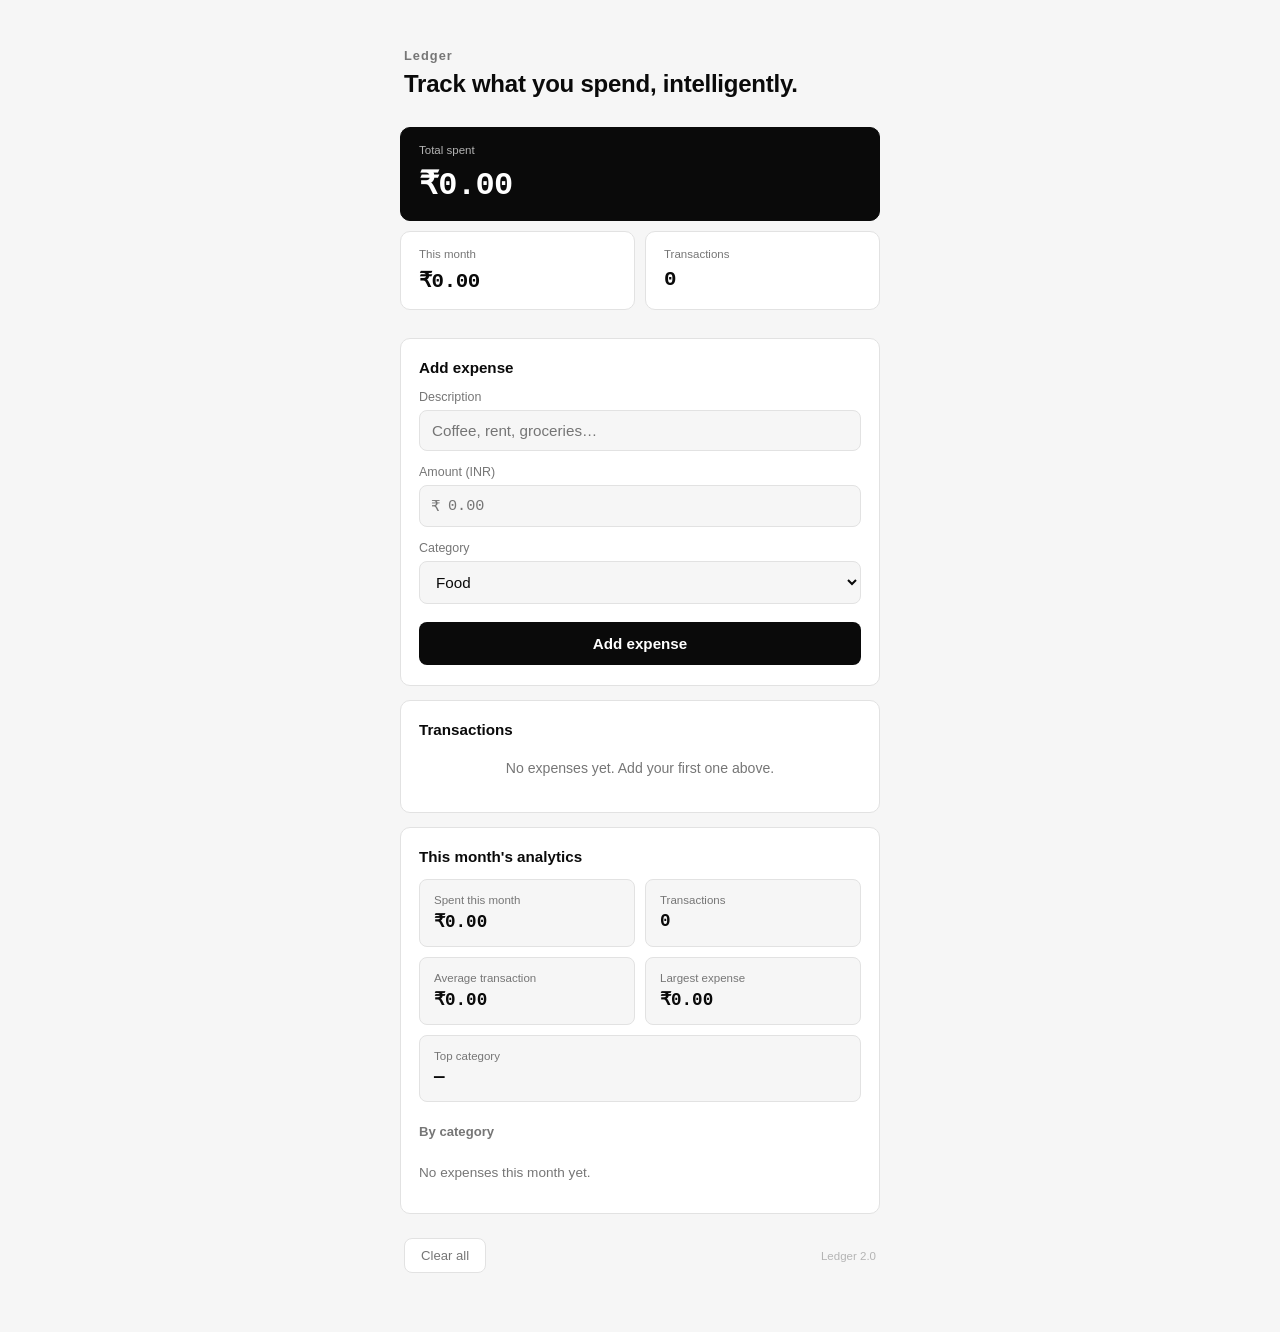
==== index.html @ 135d79fe "Fix formatting issues in index.html" ====
<!DOCTYPE html>
<html lang="en">
<head>
  <meta charset="UTF-8">
  <meta name="viewport" content="width=device-width, initial-scale=1.0">
  <title>Ledger 2.0 — Expense Tracker</title>
  <link rel="stylesheet" href="style.css">
</head>
<body>

  <div class="app">

    <header class="app-header">
      <p class="wordmark">Ledger</p>
      <h1 class="tagline">Track what you spend, intelligently.</h1>
    </header>

    <section class="dashboard" aria-live="polite">
      <div class="dash-card dash-card--primary">
        <span class="dash-label">Total spent</span>
        <span class="dash-value" id="totalValue">₹0.00</span>
      </div>
      <div class="dash-card">
        <span class="dash-label">This month</span>
        <span class="dash-value" id="dashMonthValue">₹0.00</span>
      </div>
      <div class="dash-card">
        <span class="dash-label">Transactions</span>
        <span class="dash-value" id="countValue">0</span>
      </div>
    </section>

    <section class="entry" aria-labelledby="entry-heading">
      <h2 id="entry-heading" class="section-heading">Add expense</h2>
      <form id="expenseForm" class="entry-form">
        <div class="field">
          <label for="description">Description</label>
          <input type="text" id="description" placeholder="Coffee, rent, groceries…" required>
        </div>
        <div class="field">
          <label for="amount">Amount (INR)</label>
          <div class="amount-input">
            <span class="currency-prefix" aria-hidden="true">₹</span>
            <input type="number" id="amount" placeholder="0.00" step="0.01" min="0.01" required>
          </div>
        </div>
        <div class="field">
          <label for="category">Category</label>
          <select id="category">
            <option value="Food">Food</option>
            <option value="Groceries">Groceries</option>
            <option value="Fuel">Fuel</option>
            <option value="Bills">Bills</option>
            <option value="Transport">Transport</option>
            <option value="Housing">Housing</option>
            <option value="Leisure">Leisure</option>
            <option value="Other">Other</option>
          </select>
        </div>
        <button type="submit" class="add-btn">Add expense</button>
      </form>
    </section>

    <section class="ledger" aria-labelledby="ledger-heading">
      <h2 id="ledger-heading" class="section-heading">Transactions</h2>
      <ol id="expenseList" class="expense-list"></ol>
      <p id="emptyState" class="empty-state">No expenses yet. Add your first one above.</p>
    </section>

    <section class="analytics" aria-labelledby="analytics-heading">
      <h2 id="analytics-heading" class="section-heading">This month's analytics</h2>

      <div class="stats-grid">
        <div class="stat-block">
          <span class="stat-label">Spent this month</span>
          <span class="stat-value" id="monthTotal">₹0.00</span>
        </div>
        <div class="stat-block">
          <span class="stat-label">Transactions</span>
          <span class="stat-value" id="monthCount">0</span>
        </div>
        <div class="stat-block">
          <span class="stat-label">Average transaction</span>
          <span class="stat-value" id="monthAverage">₹0.00</span>
        </div>
        <div class="stat-block">
          <span class="stat-label">Largest expense</span>
          <span class="stat-value" id="monthLargest">₹0.00</span>
        </div>
        <div class="stat-block stat-block--wide">
          <span class="stat-label">Top category</span>
          <span class="stat-value" id="monthTopCategory">—</span>
        </div>
      </div>

      <h3 class="breakdown-title">By category</h3>
      <div id="categoryChart" class="category-chart"></div>
    </section>

    <footer class="app-footer">
      <button id="clearBtn" class="clear-btn" type="button">Clear all</button>
      <span class="version-tag">Ledger 2.0</span>
    </footer>

  </div>

  <script src="script.js"></script>
</body>
</html>
---- style.css ----
:root {
  --black: #0a0a0a;
  --white: #ffffff;
  --grey-900: #171717;
  --grey-700: #3a3a3a;
  --grey-500: #767676;
  --grey-300: #b4b4b4;
  --grey-150: #e2e2e2;
  --grey-100: #ececec;
  --grey-050: #f6f6f6;

  --sans: -apple-system, BlinkMacSystemFont, 'Segoe UI', Roboto, Helvetica, Arial, sans-serif;
  --mono: 'SF Mono', 'JetBrains Mono', 'IBM Plex Mono', Menlo, Consolas, monospace;

  --radius: 10px;
}

* {
  box-sizing: border-box;
}

body {
  margin: 0;
  min-height: 100vh;
  background: var(--grey-050);
  color: var(--black);
  font-family: var(--sans);
  -webkit-font-smoothing: antialiased;
  display: flex;
  justify-content: center;
  padding: 40px 16px 64px;
}

.app {
  width: 100%;
  max-width: 480px;
}

/* Header */

.app-header {
  padding: 8px 4px 28px;
}

.wordmark {
  margin: 0 0 6px;
  font-size: 0.8rem;
  font-weight: 600;
  letter-spacing: 0.08em;
  color: var(--grey-500);
}

.tagline {
  margin: 0;
  font-size: 1.5rem;
  font-weight: 600;
  letter-spacing: -0.01em;
  line-height: 1.25;
  color: var(--black);
}

/* Dashboard */

.dashboard {
  display: grid;
  grid-template-columns: 1fr 1fr;
  gap: 10px;
  margin-bottom: 28px;
}

.dash-card {
  grid-column: span 1;
  background: var(--white);
  border: 1px solid var(--grey-150);
  border-radius: var(--radius);
  padding: 16px 18px;
  display: flex;
  flex-direction: column;
  gap: 8px;
}

.dash-card--primary {
  grid-column: 1 / -1;
  background: var(--black);
  border-color: var(--black);
}

.dash-card--primary .dash-label {
  color: var(--grey-300);
}

.dash-card--primary .dash-value {
  color: var(--white);
  font-size: 2rem;
}

.dash-label {
  font-size: 0.72rem;
  color: var(--grey-500);
}

.dash-value {
  font-family: var(--mono);
  font-variant-numeric: tabular-nums;
  font-size: 1.3rem;
  font-weight: 600;
  letter-spacing: -0.02em;
}

/* Section headings, shared */

.section-heading {
  margin: 0 0 14px;
  font-size: 0.95rem;
  font-weight: 600;
  color: var(--black);
}

.entry,
.ledger,
.analytics {
  background: var(--white);
  border: 1px solid var(--grey-150);
  border-radius: var(--radius);
  padding: 20px 18px;
  margin-bottom: 14px;
}

/* Entry form */

.entry-form {
  display: flex;
  flex-direction: column;
  gap: 14px;
}

.field {
  display: flex;
  flex-direction: column;
  gap: 6px;
}

label {
  font-size: 0.78rem;
  color: var(--grey-500);
}

input,
select {
  font-family: var(--sans);
  font-size: 0.95rem;
  padding: 11px 12px;
  border: 1px solid var(--grey-150);
  border-radius: 8px;
  background: var(--grey-050);
  color: var(--black);
  width: 100%;
}

.amount-input {
  position: relative;
  display: flex;
  align-items: center;
}

.currency-prefix {
  position: absolute;
  left: 12px;
  color: var(--grey-500);
  font-family: var(--mono);
  font-size: 0.95rem;
  pointer-events: none;
}

.amount-input input {
  padding-left: 28px;
  font-family: var(--mono);
  font-variant-numeric: tabular-nums;
}

input:focus,
select:focus,
button:focus-visible {
  outline: none;
  border-color: var(--black);
  background: var(--white);
}

.add-btn {
  margin-top: 4px;
  padding: 13px;
  border: none;
  border-radius: 8px;
  background: var(--black);
  color: var(--white);
  font-family: var(--sans);
  font-size: 0.95rem;
  font-weight: 600;
  cursor: pointer;
  transition: opacity 0.15s ease;
}

.add-btn:hover {
  opacity: 0.85;
}

.add-btn:active {
  opacity: 0.7;
}

/* Transaction list */

.expense-list {
  list-style: none;
  margin: 0;
  padding: 0;
}

.expense-row {
  display: flex;
  align-items: center;
  justify-content: space-between;
  gap: 12px;
  padding: 13px 0;
  border-bottom: 1px solid var(--grey-100);
}

.expense-row:last-child {
  border-bottom: none;
}

.expense-info {
  display: flex;
  flex-direction: column;
  gap: 3px;
  min-width: 0;
}

.expense-desc {
  font-size: 0.95rem;
  font-weight: 500;
  color: var(--black);
  overflow-wrap: break-word;
}

.expense-meta {
  font-size: 0.75rem;
  color: var(--grey-500);
  display: flex;
  gap: 6px;
  align-items: center;
}

.expense-meta .dot {
  color: var(--grey-300);
}

.expense-side {
  display: flex;
  align-items: center;
  gap: 10px;
  flex-shrink: 0;
}

.expense-amount {
  font-family: var(--mono);
  font-variant-numeric: tabular-nums;
  font-size: 0.95rem;
  font-weight: 600;
  color: var(--black);
}

.remove-btn {
  border: 1px solid var(--grey-150);
  background: var(--white);
  color: var(--grey-500);
  font-size: 0.9rem;
  width: 28px;
  height: 28px;
  border-radius: 50%;
  cursor: pointer;
  line-height: 1;
  display: flex;
  align-items: center;
  justify-content: center;
  transition: border-color 0.15s ease, color 0.15s ease;
}

.remove-btn:hover {
  border-color: var(--black);
  color: var(--black);
}

.empty-state {
  color: var(--grey-500);
  font-size: 0.88rem;
  padding: 8px 0 2px;
  text-align: center;
}

/* Analytics */

.stats-grid {
  display: grid;
  grid-template-columns: 1fr 1fr;
  gap: 10px;
  margin-bottom: 22px;
}

.stat-block {
  display: flex;
  flex-direction: column;
  gap: 5px;
  padding: 14px 14px;
  background: var(--grey-050);
  border: 1px solid var(--grey-150);
  border-radius: 8px;
}

.stat-block--wide {
  grid-column: 1 / -1;
}

.stat-label {
  font-size: 0.72rem;
  color: var(--grey-500);
}

.stat-value {
  font-family: var(--mono);
  font-variant-numeric: tabular-nums;
  font-size: 1.1rem;
  font-weight: 600;
  color: var(--black);
}

.breakdown-title {
  margin: 0 0 12px;
  font-size: 0.82rem;
  font-weight: 600;
  color: var(--grey-500);
}

.category-chart {
  display: flex;
  flex-direction: column;
  gap: 12px;
}

.category-row {
  display: grid;
  grid-template-columns: 84px 1fr 68px;
  align-items: center;
  gap: 10px;
  font-size: 0.85rem;
}

.category-name {
  color: var(--black);
  font-weight: 500;
  overflow: hidden;
  text-overflow: ellipsis;
  white-space: nowrap;
}

.category-bar-track {
  height: 8px;
  background: var(--grey-100);
  border-radius: 4px;
  overflow: hidden;
}

.category-bar-fill {
  height: 100%;
  background: var(--black);
  border-radius: 4px;
}

.category-amount {
  font-family: var(--mono);
  font-variant-numeric: tabular-nums;
  text-align: right;
  color: var(--grey-700);
}

.chart-empty {
  color: var(--grey-500);
  font-size: 0.85rem;
}

/* Footer */

.app-footer {
  display: flex;
  align-items: center;
  justify-content: space-between;
  padding: 10px 4px 0;
}

.clear-btn {
  border: 1px solid var(--grey-150);
  background: var(--white);
  color: var(--grey-500);
  font-family: var(--sans);
  font-size: 0.82rem;
  padding: 9px 16px;
  border-radius: 8px;
  cursor: pointer;
  transition: border-color 0.15s ease, color 0.15s ease;
}

.clear-btn:hover {
  border-color: var(--black);
  color: var(--black);
}

.version-tag {
  font-size: 0.72rem;
  color: var(--grey-300);
}

/* Responsive */

@media (max-width: 420px) {
  body {
    padding: 24px 12px 48px;
  }
  .stats-grid {
    grid-template-columns: 1fr 1fr;
  }
  .category-row {
    grid-template-columns: 68px 1fr 60px;
  }
  .dash-card--primary .dash-value {
    font-size: 1.7rem;
  }
}
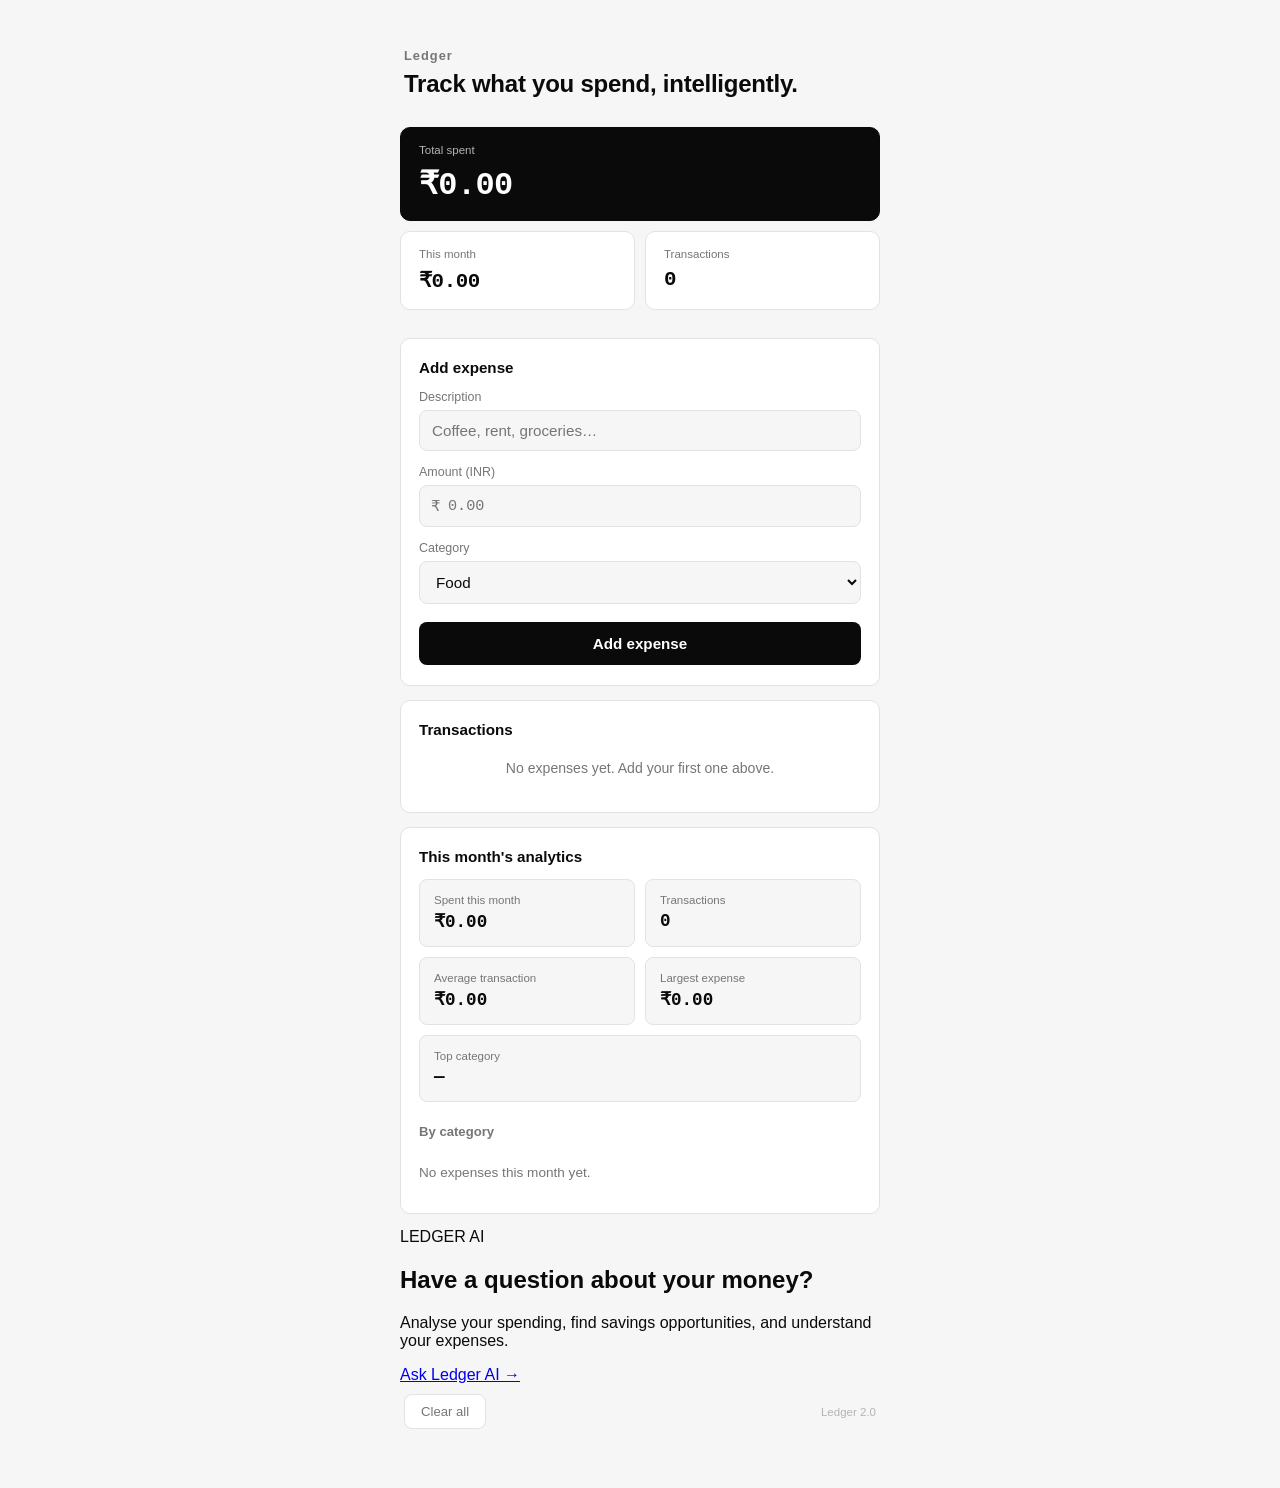
==== commit 1084a22d: "Update index.html" ====
--- a/index.html
+++ b/index.html
@@ -96,7 +96,24 @@
       <h3 class="breakdown-title">By category</h3>
       <div id="categoryChart" class="category-chart"></div>
     </section>
+    <section class="ai-card" aria-labelledby="ai-heading">
 
+  <div class="ai-card-content">
+    <span class="ai-card-label">LEDGER AI</span>
+
+    <h2 id="ai-heading">Have a question about your money?</h2>
+
+    <p>
+      Analyse your spending, find savings opportunities,
+      and understand your expenses.
+    </p>
+  </div>
+
+  <a href="ai.html" class="ai-card-btn">
+    Ask Ledger AI →
+  </a>
+
+    </section>
     <footer class="app-footer">
       <button id="clearBtn" class="clear-btn" type="button">Clear all</button>
       <span class="version-tag">Ledger 2.0</span>
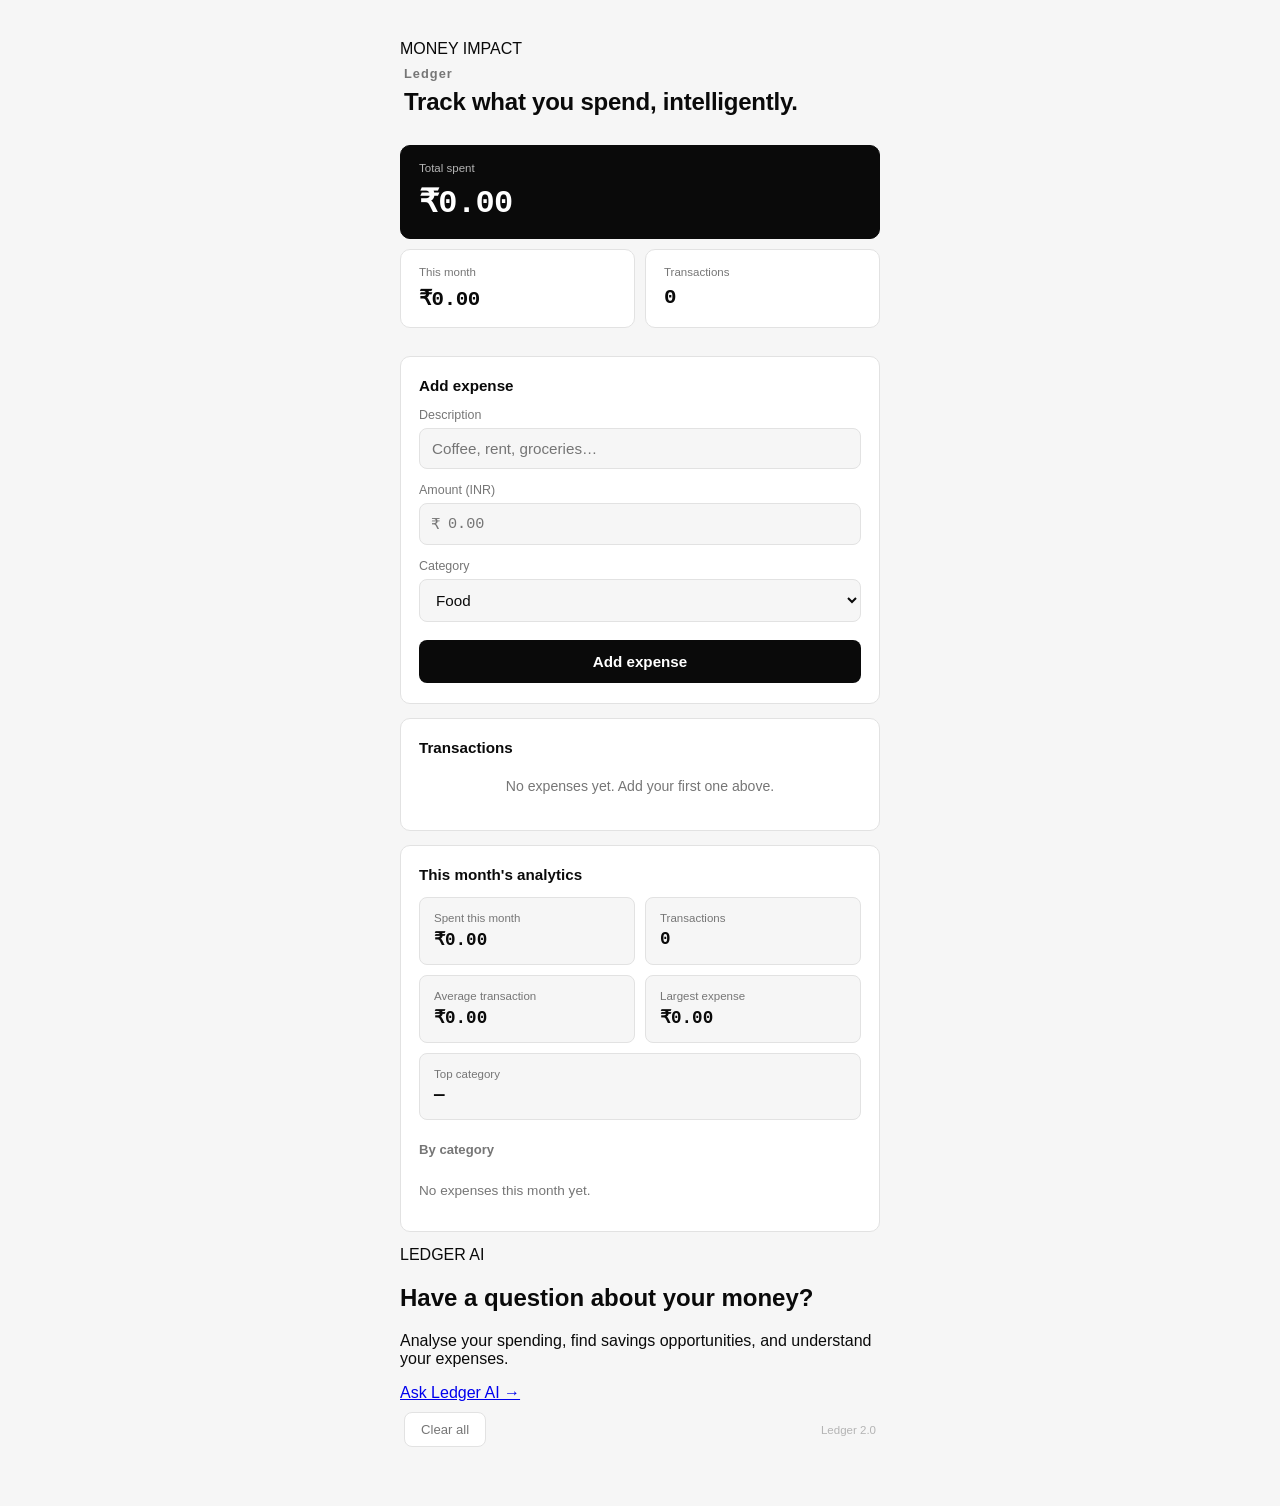
==== commit ae74be8c: "Add Money Impact notification to index.html" ====
--- a/index.html
+++ b/index.html
@@ -9,7 +9,12 @@
 <body>
 
   <div class="app">
-
+  <!-- Money Impact notification -->
+<div id="moneyImpact" class="money-impact" aria-live="polite">
+  <span class="money-impact-label">MONEY IMPACT</span>
+  <strong id="moneyImpactTitle"></strong>
+  <span id="moneyImpactText"></span>
+</div>
     <header class="app-header">
       <p class="wordmark">Ledger</p>
       <h1 class="tagline">Track what you spend, intelligently.</h1>
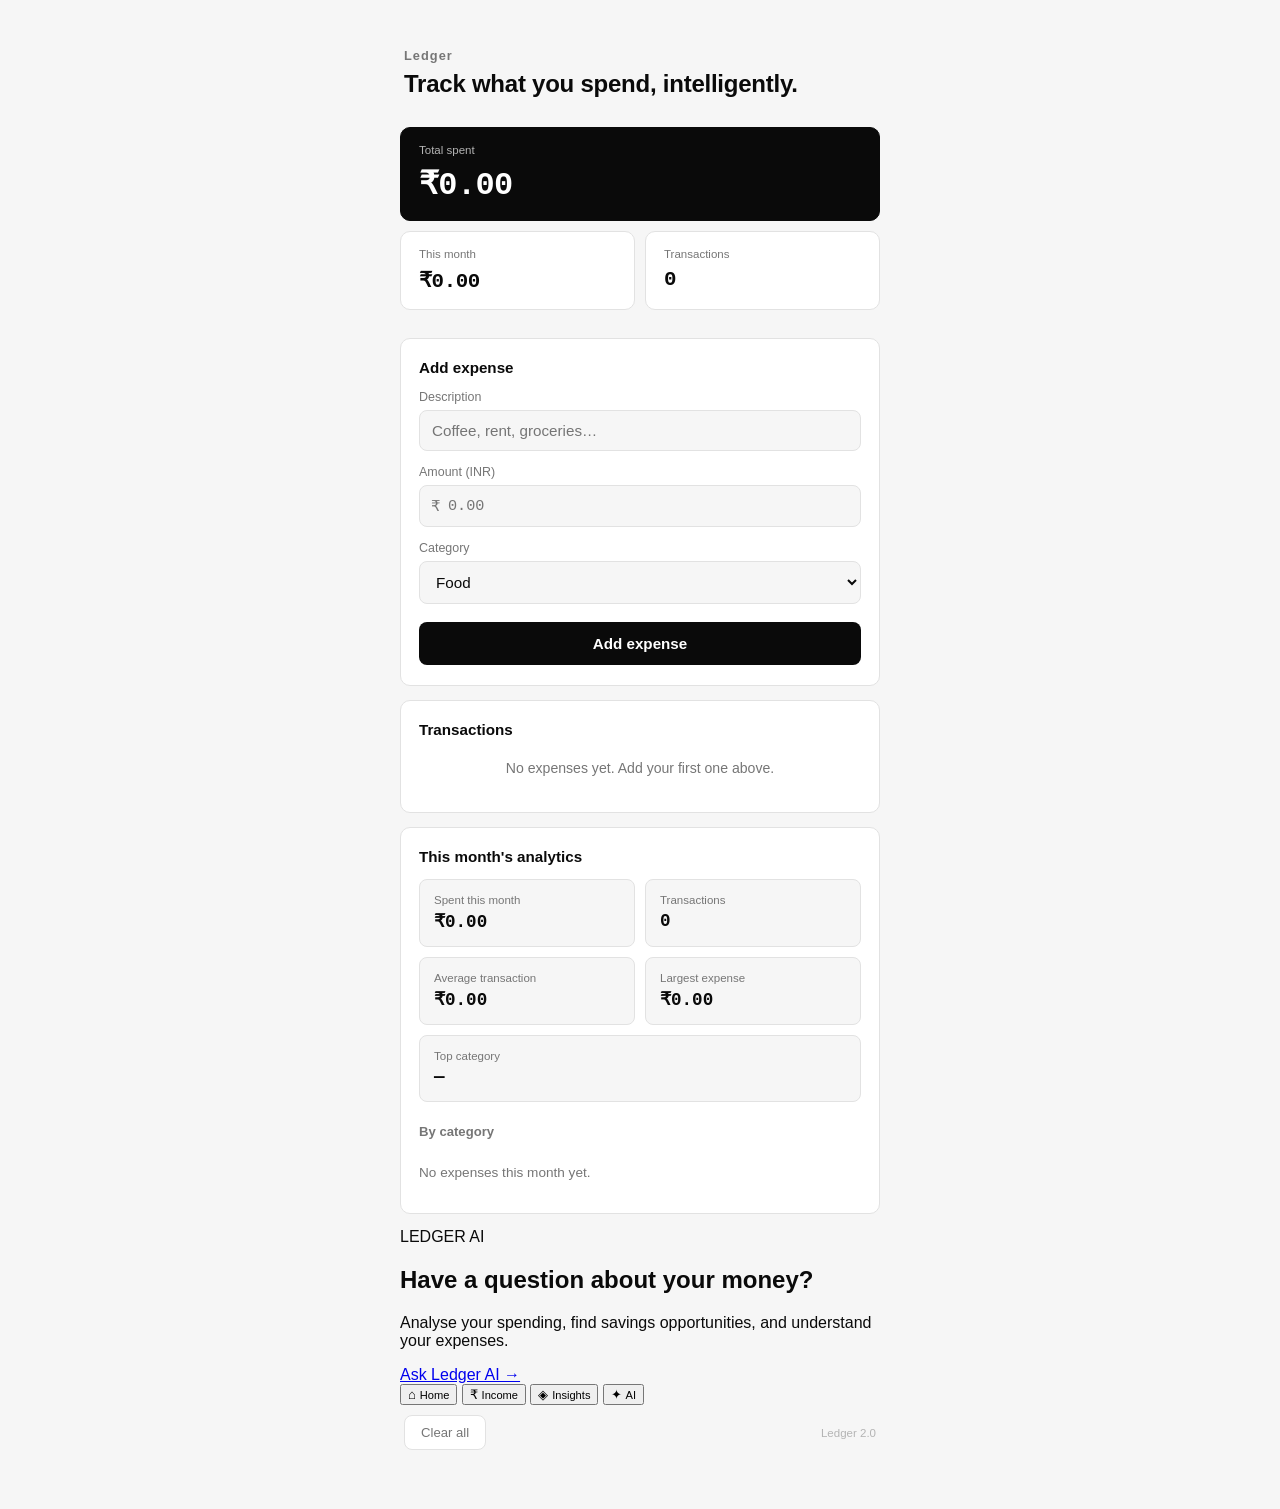
==== commit f004ebd3: "Update index.html" ====
--- a/index.html
+++ b/index.html
@@ -119,6 +119,110 @@
   </a>
 
     </section>
+    <section id="incomePage" class="page-section" hidden>
+      <div class="money-analysis" id="moneyAnalysis">
+
+  <span class="analysis-label">LEDGER INTELLIGENCE</span>
+
+  <h3>Income vs Spending</h3>
+
+  <div class="analysis-numbers">
+    <div>
+      <small>Income</small>
+      <strong id="analysisIncome">₹0</strong>
+    </div>
+
+    <div>
+      <small>Expenses</small>
+      <strong id="analysisExpense">₹0</strong>
+    </div>
+
+    <div>
+      <small>Available</small>
+      <strong id="analysisAvailable">₹0</strong>
+    </div>
+  </div>
+
+  <div class="analysis-result" id="analysisResult">
+    Add your income and expenses to see your financial position.
+  </div>
+
+      </div>
+
+  <header class="page-header">
+    <span class="page-label">LEDGER INCOME</span>
+    <h2>Track what comes in.</h2>
+    <p>Keep your income organized and see what you have available.</p>
+  </header>
+
+  <div class="income-total-card">
+    <span>Total income</span>
+    <strong id="incomeTotal">₹0.00</strong>
+  </div>
+
+  <form id="incomeForm" class="income-form">
+
+    <div class="field">
+      <label for="incomeSource">Income source</label>
+      <input
+        type="text"
+        id="incomeSource"
+        placeholder="Salary, freelance, business…"
+        required
+      >
+    </div>
+
+    <div class="field">
+      <label for="incomeAmount">Amount (INR)</label>
+      <div class="amount-input">
+        <span class="currency-prefix">₹</span>
+        <input
+          type="number"
+          id="incomeAmount"
+          placeholder="0.00"
+          step="0.01"
+          min="0.01"
+          required
+        >
+      </div>
+    </div>
+
+    <button type="submit" class="add-btn">
+      Add income
+    </button>
+
+  </form>
+
+  <div class="income-list-section">
+    <h3 class="breakdown-title">Income sources</h3>
+    <div id="incomeList" class="income-list"></div>
+  </div>
+
+    </section>
+    <nav class="bottom-nav" aria-label="Main navigation">
+
+  <button class="nav-btn active" data-page="home">
+    <span>⌂</span>
+    <small>Home</small>
+  </button>
+
+  <button class="nav-btn" data-page="income">
+    <span>₹</span>
+    <small>Income</small>
+  </button>
+
+  <button class="nav-btn" data-page="insights">
+    <span>◈</span>
+    <small>Insights</small>
+  </button>
+
+  <button class="nav-btn" data-page="ai">
+    <span>✦</span>
+    <small>AI</small>
+  </button>
+
+      </nav>
+      
     <footer class="app-footer">
       <button id="clearBtn" class="clear-btn" type="button">Clear all</button>
       <span class="version-tag">Ledger 2.0</span>
@@ -129,5 +233,6 @@
   <script src="script.js"></script>
 </body>
 </html>
+      
 
         
--- a/style.css
+++ b/style.css
@@ -435,3 +435,66 @@
     font-size: 1.7rem;
   }
 }
+/* ==========================================
+   MONEY IMPACT
+   ========================================== */
+
+.money-impact {
+  position: fixed;
+
+  left: 50%;
+  bottom: 24px;
+
+  width: calc(100% - 32px);
+  max-width: 440px;
+
+  padding: 15px 16px;
+
+  background: var(--black);
+  color: var(--white);
+
+  border-radius: 10px;
+
+  box-shadow: 0 12px 30px rgba(0, 0, 0, 0.18);
+
+  display: flex;
+  flex-direction: column;
+  gap: 3px;
+
+  z-index: 1000;
+
+  opacity: 0;
+  transform: translate(-50%, 20px);
+
+  pointer-events: none;
+
+  transition:
+    opacity 0.25s ease,
+    transform 0.25s ease;
+}
+
+.money-impact.show {
+  opacity: 1;
+  transform: translate(-50%, 0);
+}
+
+.money-impact-label {
+  font-size: 0.62rem;
+  font-weight: 600;
+
+  letter-spacing: 0.1em;
+
+  color: var(--grey-300);
+}
+
+.money-impact strong {
+  font-size: 0.92rem;
+  font-weight: 600;
+}
+
+.money-impact > span:last-child {
+  font-size: 0.76rem;
+  line-height: 1.4;
+
+  color: var(--grey-300);
+}
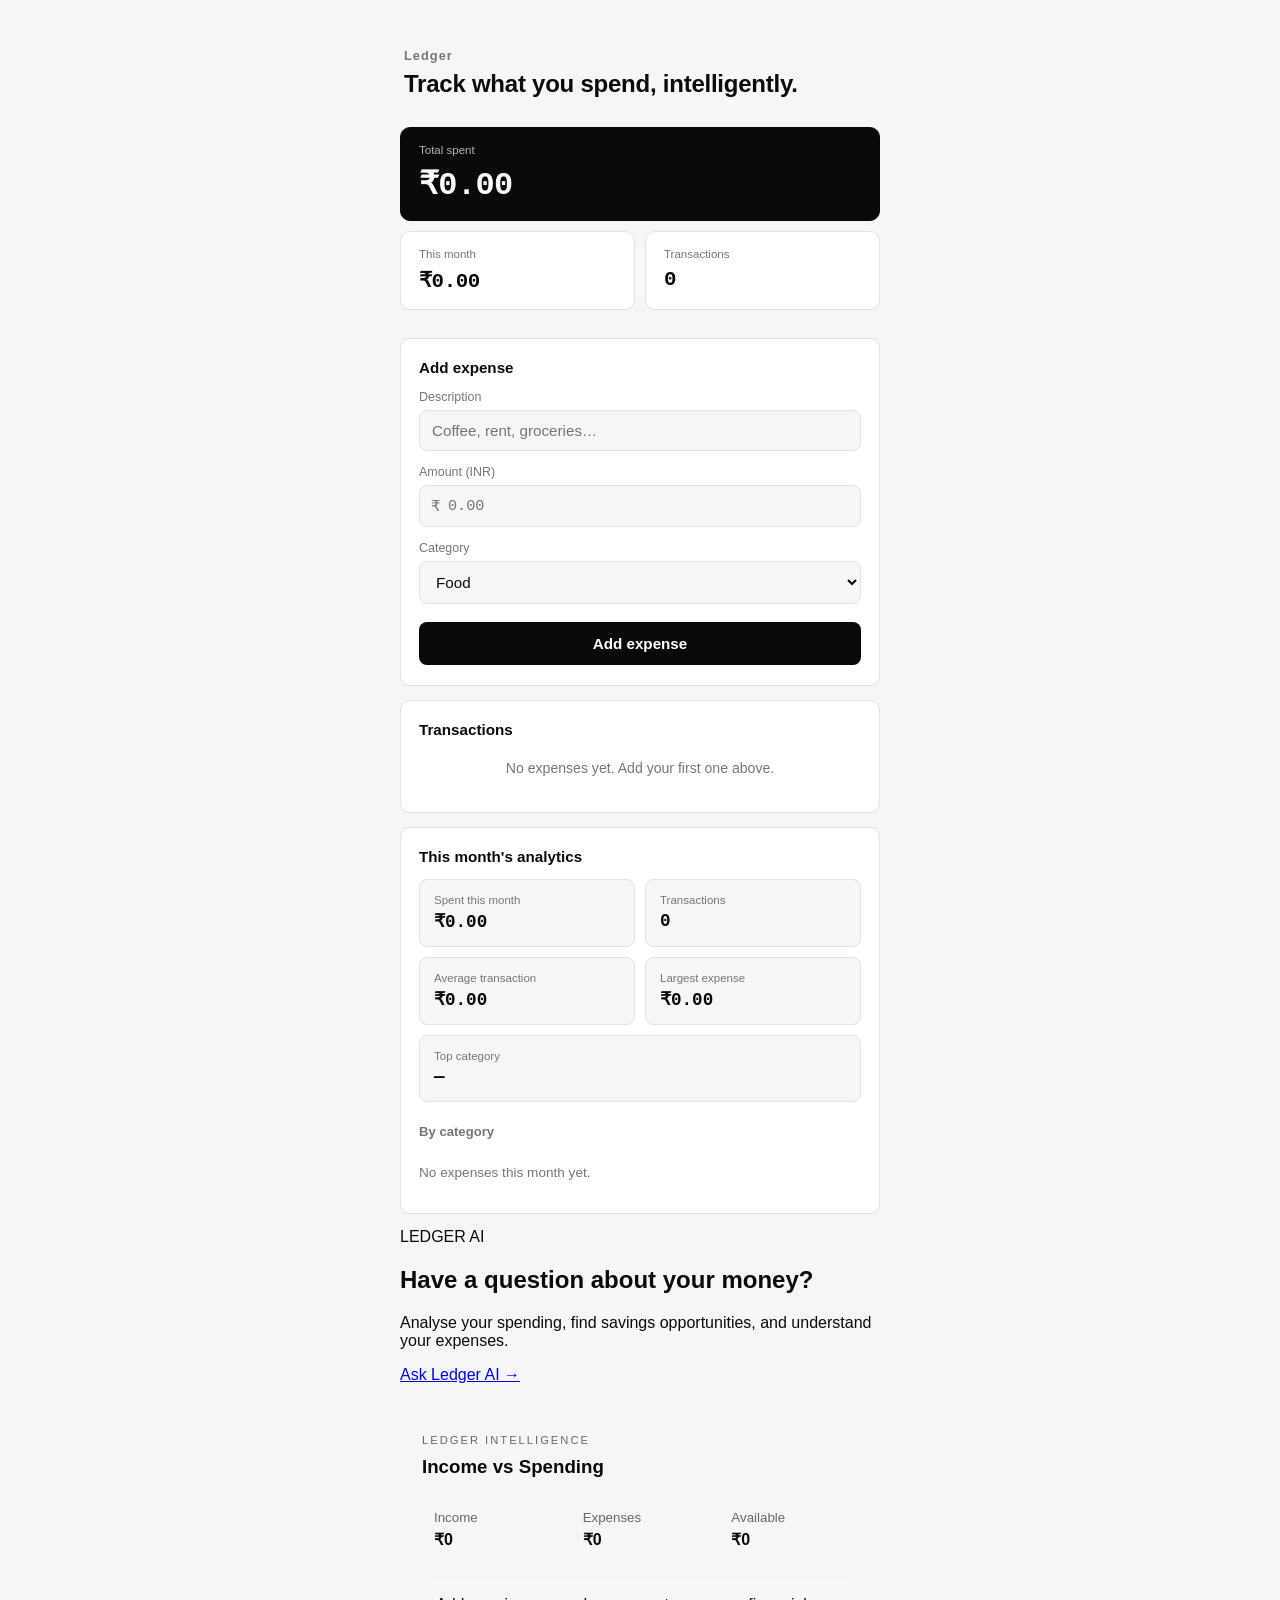
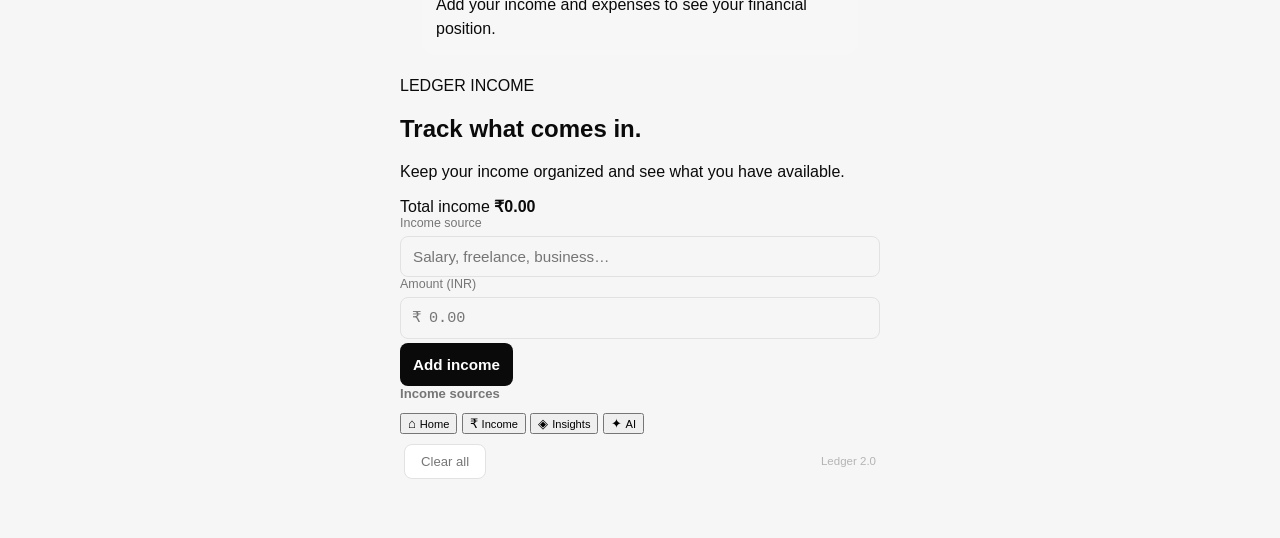
==== commit 2d517242: "Remove hidden attribute from incomePage section" ====
--- a/index.html
+++ b/index.html
@@ -20,7 +20,7 @@
       <h1 class="tagline">Track what you spend, intelligently.</h1>
     </header>
 
-    <section class="dashboard" aria-live="polite">
+    <section id="homepage"class="dashboard" aria-live="polite">
       <div class="dash-card dash-card--primary">
         <span class="dash-label">Total spent</span>
         <span class="dash-value" id="totalValue">₹0.00</span>
@@ -119,7 +119,7 @@
   </a>
 
     </section>
-    <section id="incomePage" class="page-section" hidden>
+    <section id="incomePage" class="page-section">
       <div class="money-analysis" id="moneyAnalysis">
 
   <span class="analysis-label">LEDGER INTELLIGENCE</span>
--- a/style.css
+++ b/style.css
@@ -498,3 +498,57 @@
 
   color: var(--grey-300);
 }
+/* ================================
+   INCOME vs SPENDING
+================================ */
+
+.money-analysis {
+  margin-top: 24px;
+  padding: 22px;
+  border: 1px solid var(--border);
+  border-radius: 18px;
+  background: var(--card);
+}
+
+.analysis-label {
+  font-size: .7rem;
+  letter-spacing: 2px;
+  opacity: .6;
+}
+
+.money-analysis h3 {
+  margin: 8px 0 20px;
+}
+
+.analysis-numbers {
+  display: grid;
+  grid-template-columns: repeat(3, 1fr);
+  gap: 10px;
+}
+
+.analysis-numbers div {
+  padding: 12px;
+  border-radius: 12px;
+  background: rgba(255,255,255,.04);
+}
+
+.analysis-numbers small {
+  display: block;
+  opacity: .6;
+  margin-bottom: 5px;
+}
+
+.analysis-numbers strong {
+  font-size: 1rem;
+}
+
+.analysis-result {
+  margin-top: 18px;
+  padding: 14px;
+  border-radius: 12px;
+  background: rgba(255,255,255,.05);
+  line-height: 1.5;
+}
+.hidden {
+    display: none !important;
+}
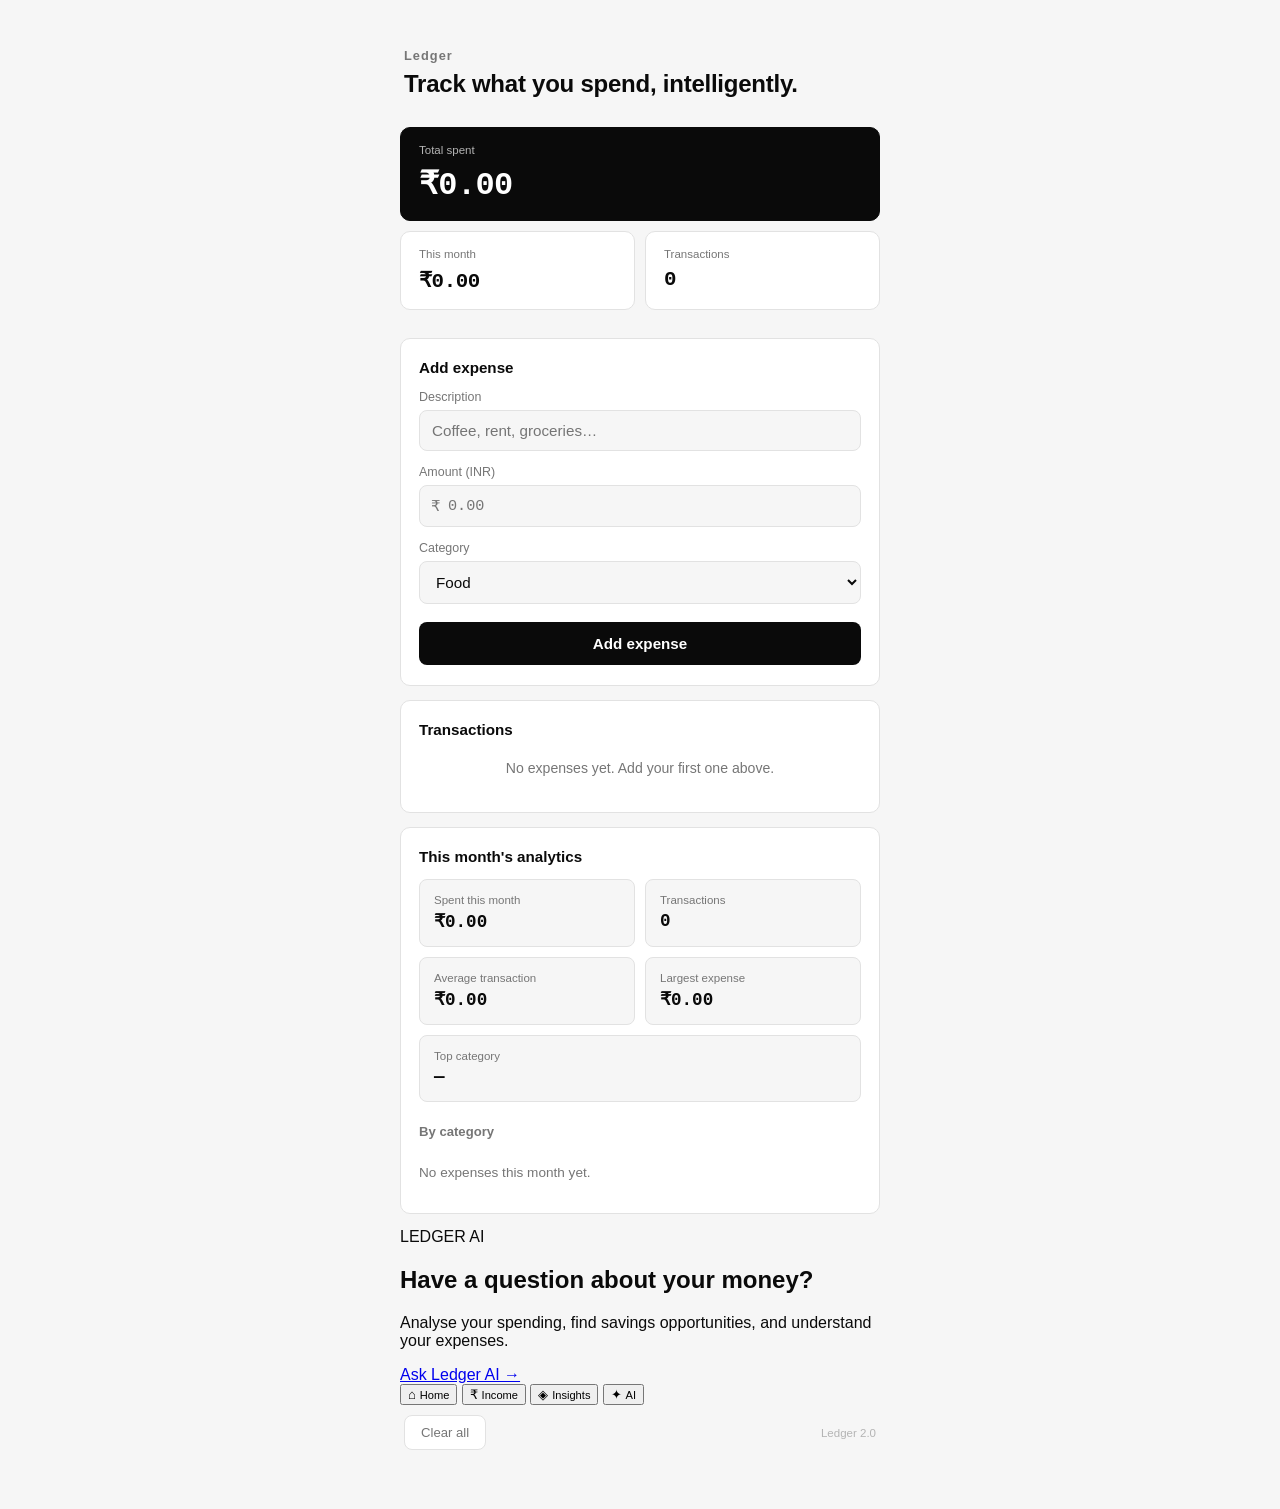
==== commit b61e813d: "Refactor homepage and incomePage sections in HTML" ====
--- a/index.html
+++ b/index.html
@@ -20,7 +20,9 @@
       <h1 class="tagline">Track what you spend, intelligently.</h1>
     </header>
 
-    <section id="homepage"class="dashboard" aria-live="polite">
+          <div id="homePage" class="page-section">
+
+   <section class="dashboard" aria-live="polite">
       <div class="dash-card dash-card--primary">
         <span class="dash-label">Total spent</span>
         <span class="dash-value" id="totalValue">₹0.00</span>
@@ -119,7 +121,7 @@
   </a>
 
     </section>
-    <section id="incomePage" class="page-section">
+    <section id="incomePage" class="page-section hidden">
       <div class="money-analysis" id="moneyAnalysis">
 
   <span class="analysis-label">LEDGER INTELLIGENCE</span>
